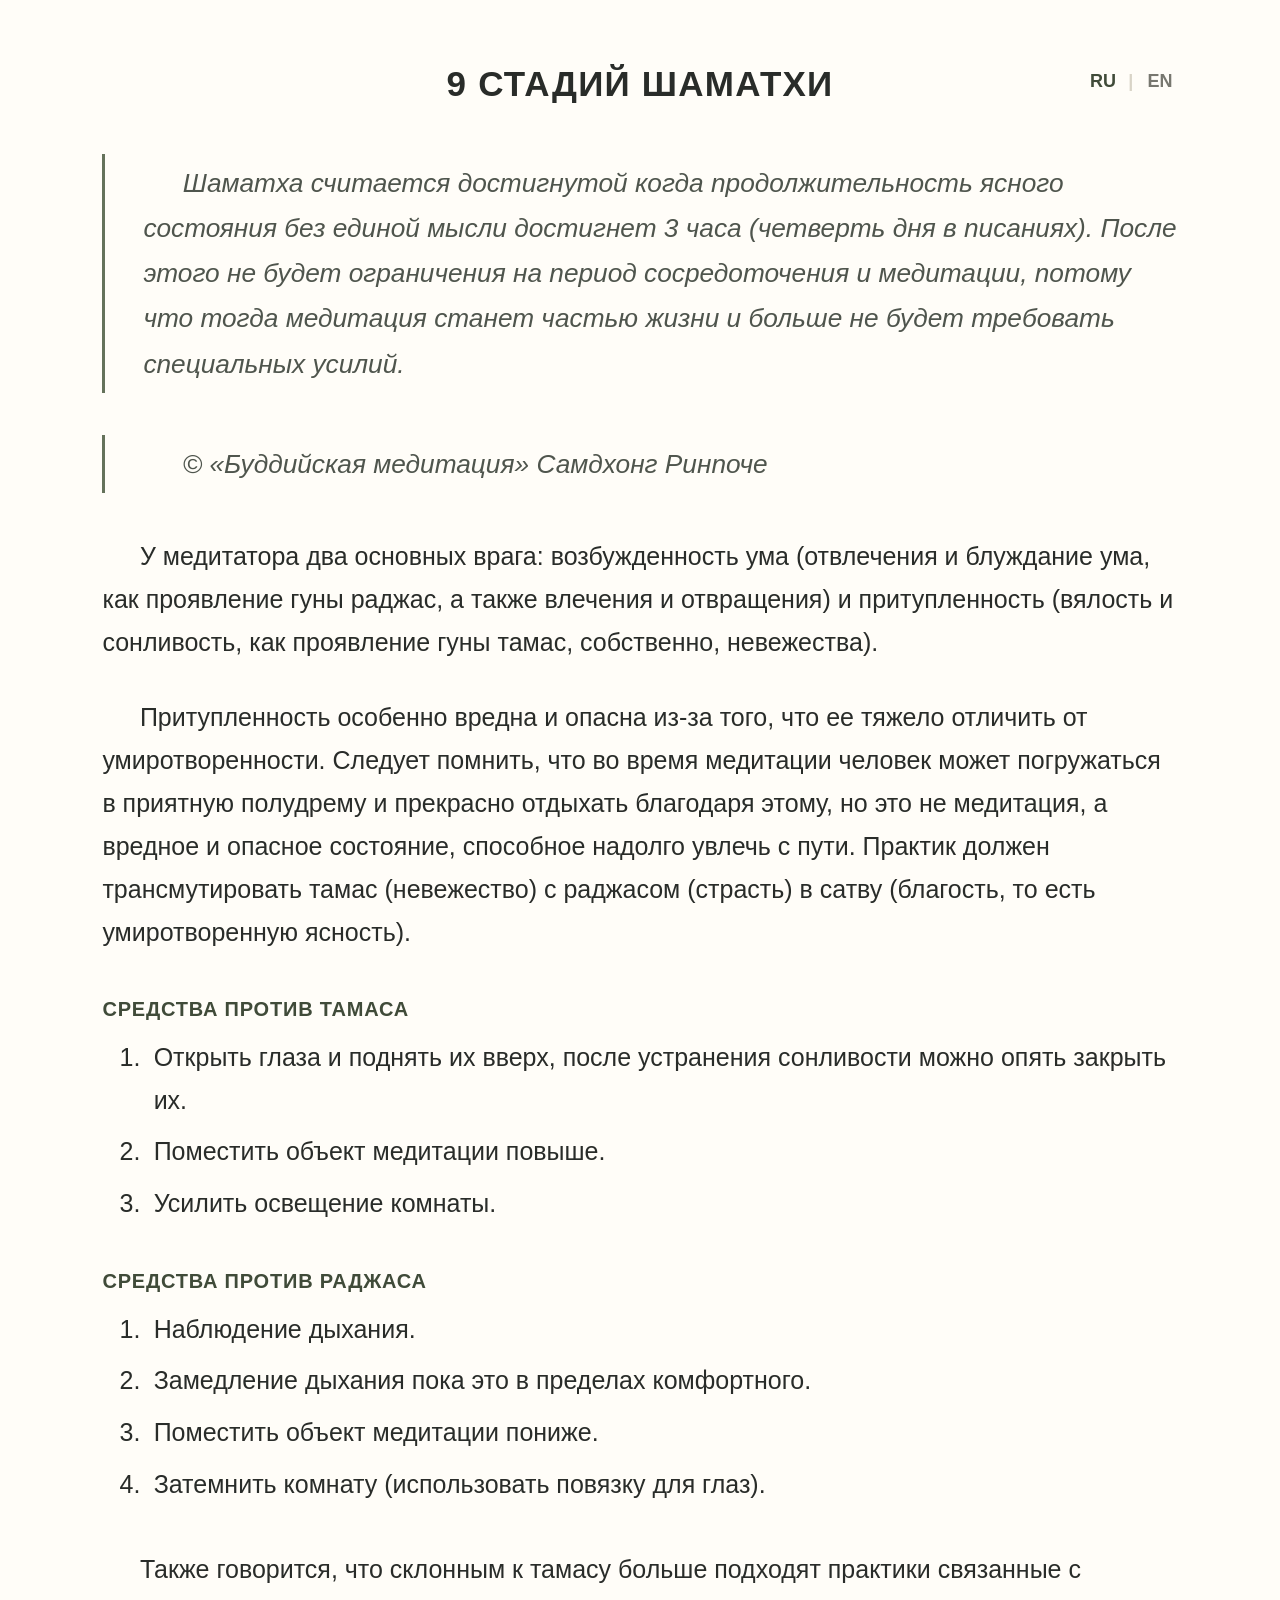
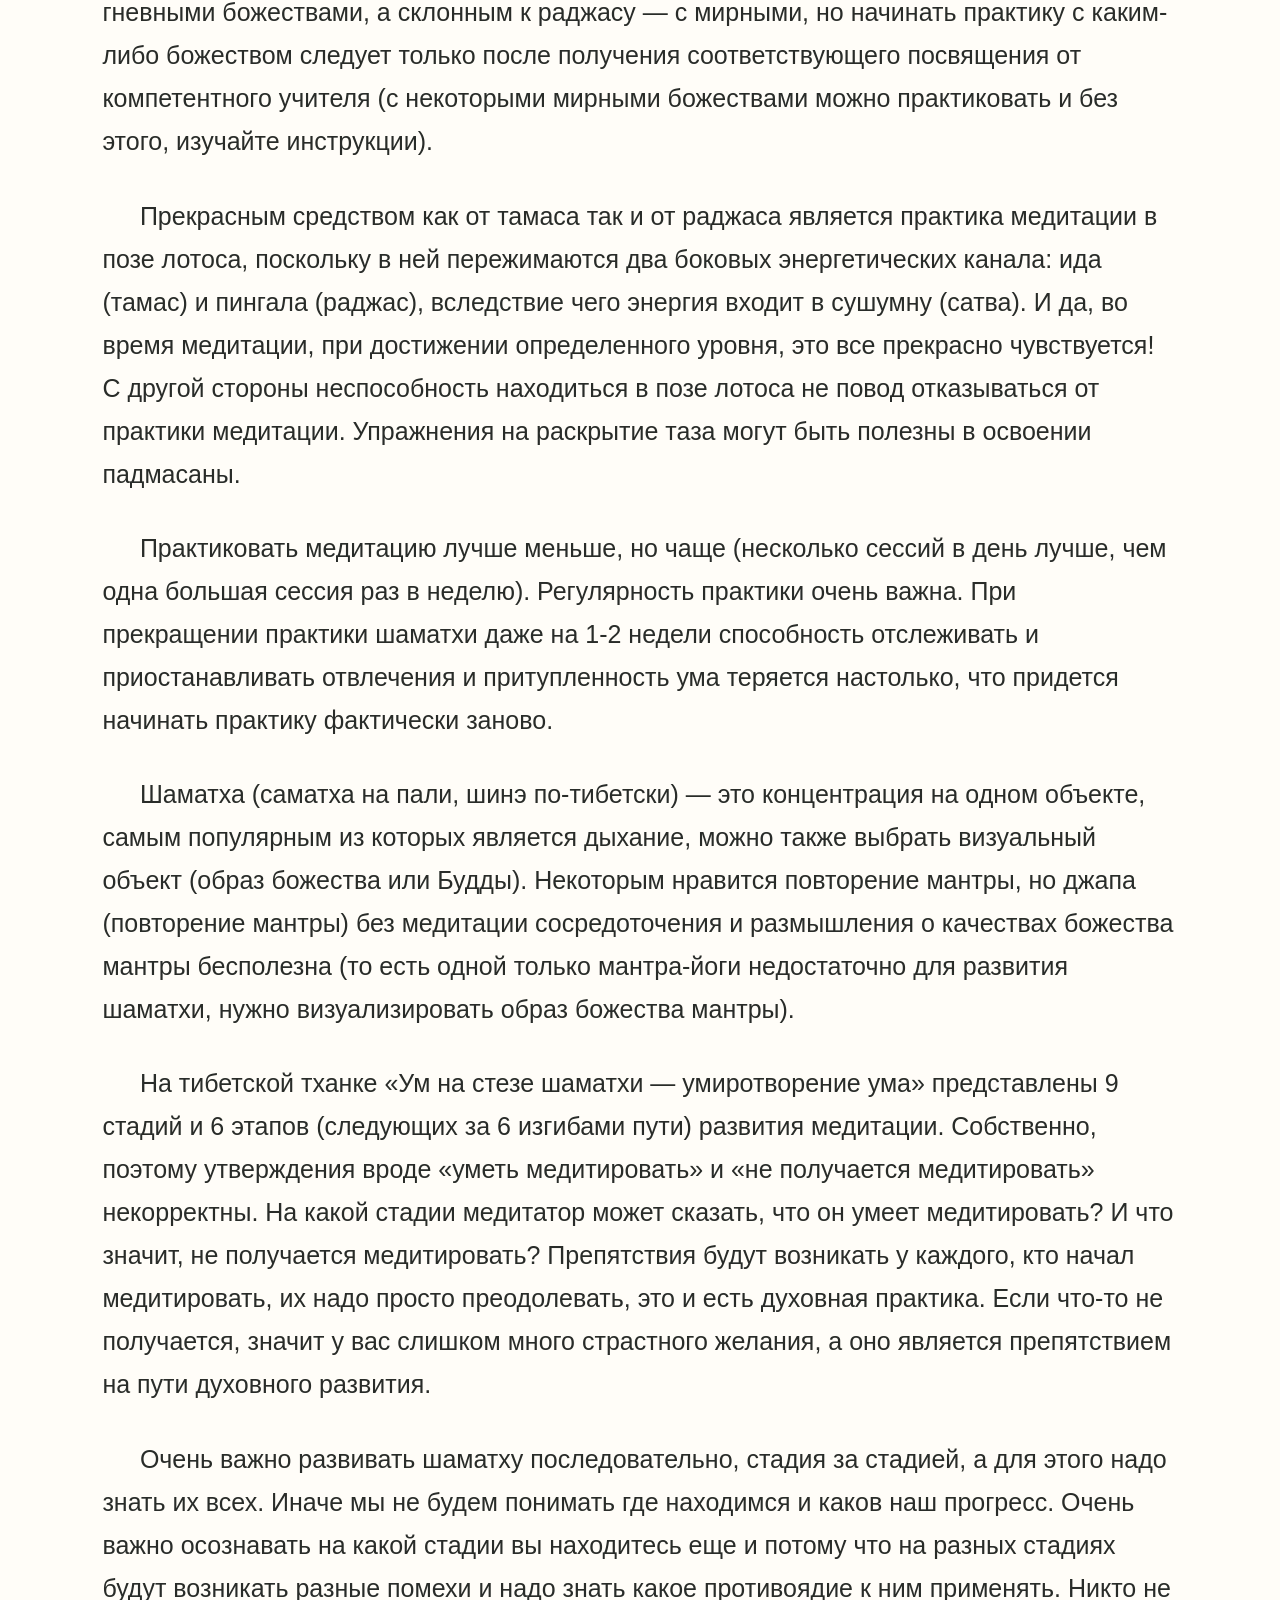
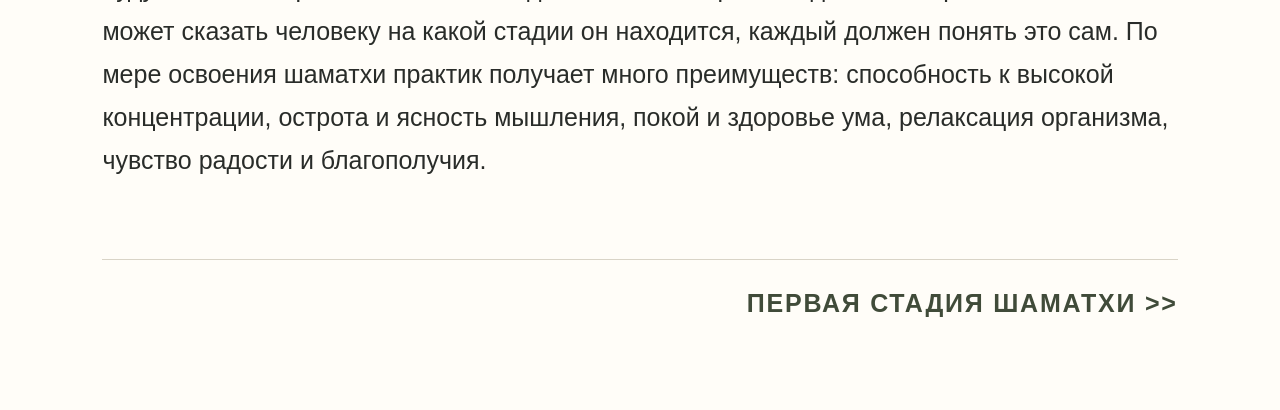
==== index.html @ 6f942bec "Initial commit" ====
<!doctype html>
<html lang="ru">
<head>
  <meta charset="utf-8">
  <meta name="viewport" content="width=device-width, initial-scale=1">
  <meta name="description" content="9 стадий Шаматхи — практическое руководство">
  <title>9 стадий Шаматхи</title>
  <link rel="stylesheet" href="css/styles.css">
</head>
<body data-page="0">
  <main class="site-shell">
    <div class="page-content">
      <header class="page-header">
        <span class="header-spacer" aria-hidden="true"></span>
        <h1>
          <span data-lang-content="ru">9 стадий Шаматхи</span>
          <span data-lang-content="en" hidden>9 Stages of Shamatha</span>
        </h1>
        <div class="language-switcher" aria-label="Language selector">
          <button type="button" data-lang="ru" class="is-active" aria-pressed="true">RU</button>
          <span aria-hidden="true">|</span>
          <button type="button" data-lang="en" aria-pressed="false">EN</button>
        </div>
      </header>

      <article class="article" data-lang-content="ru">
          <blockquote><em>Шаматха считается достигнутой когда продолжительность ясного состояния без единой мысли достигнет 3 часа (четверть дня в писаниях). После этого не будет ограничения на период сосредоточения и медитации, потому что тогда медитация станет частью жизни и больше не будет требовать специальных усилий.</em></blockquote>
          <blockquote><em>© «Буддийская медитация» Самдхонг Ринпоче</em></blockquote>
          <p>У медитатора два основных врага: возбужденность ума (отвлечения и блуждание ума, как проявление гуны раджас, а также влечения и отвращения) и притупленность (вялость и сонливость, как проявление гуны тамас, собственно, невежества). </p>
          <p>Притупленность особенно вредна и опасна из-за того, что ее тяжело отличить от умиротворенности. Следует помнить, что во время медитации человек может погружаться в приятную полудрему и прекрасно отдыхать благодаря этому, но это не медитация, а вредное и опасное состояние, способное надолго увлечь с пути. Практик должен трансмутировать тамас (невежество) с раджасом (страсть) в сатву (благость, то есть умиротворенную ясность).</p>
          <h2><strong>Средства против тамаса</strong></h2>
          <ol><li>Открыть глаза и поднять их вверх, после устранения сонливости можно опять закрыть их.</li><li>Поместить объект медитации повыше.</li><li>Усилить освещение комнаты.</li></ol>
          <h2><strong>Средства против раджаса</strong></h2>
          <ol><li>Наблюдение дыхания.</li><li>Замедление дыхания пока это в пределах комфортного.</li><li>Поместить объект медитации пониже.</li><li>Затемнить комнату (использовать повязку для глаз).</li></ol>
          <p>Также говорится, что склонным к тамасу больше подходят практики связанные с гневными божествами, а склонным к раджасу — с мирными, но начинать практику с каким-либо божеством следует только после получения соответствующего посвящения от компетентного учителя (с некоторыми мирными божествами можно практиковать и без этого, изучайте инструкции).</p>
          <p>Прекрасным средством как от тамаса так и от раджаса является практика медитации в позе лотоса, поскольку в ней пережимаются два боковых энергетических канала: ида (тамас) и пингала (раджас), вследствие чего энергия входит в сушумну (сатва). И да, во время медитации, при достижении определенного уровня, это все прекрасно чувствуется! С другой стороны неспособность находиться в позе лотоса не повод отказываться от практики медитации. Упражнения на раскрытие таза могут быть полезны в освоении падмасаны.</p>
          <p>Практиковать медитацию лучше меньше, но чаще (несколько сессий в день лучше, чем одна большая сессия раз в неделю). Регулярность практики очень важна. При прекращении практики шаматхи даже на 1-2 недели способность отслеживать и приостанавливать отвлечения и притупленность ума теряется настолько, что придется начинать практику фактически заново.</p>
          <p>Шаматха (саматха на пали, шинэ по-тибетски) — это концентрация на одном объекте, самым популярным из которых является дыхание, можно также выбрать визуальный объект (образ божества или Будды). Некоторым нравится повторение мантры, но джапа (повторение мантры) без медитации сосредоточения и размышления о качествах божества мантры бесполезна (то есть одной только мантра-йоги недостаточно для развития шаматхи, нужно визуализировать образ божества мантры).</p>
          <p>На тибетской тханке «Ум на стезе шаматхи — умиротворение ума» представлены 9 стадий и 6 этапов (следующих за 6 изгибами пути) развития медитации. Собственно, поэтому утверждения вроде «уметь медитировать» и «не получается медитировать» некорректны. На какой стадии медитатор может сказать, что он умеет медитировать? И что значит, не получается медитировать? Препятствия будут возникать у каждого, кто начал медитировать, их надо просто преодолевать, это и есть духовная практика. Если что-то не получается, значит у вас слишком много страстного желания, а оно является препятствием на пути духовного развития.</p>
          <p>Очень важно развивать шаматху последовательно, стадия за стадией, а для этого надо знать их всех. Иначе мы не будем понимать где находимся и каков наш прогресс. Очень важно осознавать на какой стадии вы находитесь еще и потому что на разных стадиях будут возникать разные помехи и надо знать какое противоядие к ним применять. Никто не может сказать человеку на какой стадии он находится, каждый должен понять это сам. По мере освоения шаматхи практик получает много преимуществ: способность к высокой концентрации, острота и ясность мышления, покой и здоровье ума, релаксация организма, чувство радости и благополучия.</p>
      </article>
      <article class="article" data-lang-content="en" hidden>
          <blockquote><p><em>Shamatha is considered attained when the duration of a clear state without a single thought reaches 3 hours (a quarter of a day in the scriptures). After that, there will be no limit to the duration of concentration and meditation, because meditation will become part of life and will no longer require any special effort.</em></p>
          <p><em>© «Buddhist Meditation» Samdhong Rinpoche</em></p></blockquote>
          <p>A meditator has two main enemies: mental agitation (distractions and wandering of the mind as manifestations of the guna of rajas, as well as attractions and aversions) and dullness (lethargy and drowsiness as manifestations of the guna of tamas, that is, ignorance).</p>
          <p>Dullness is especially harmful and dangerous because it is difficult to distinguish from tranquillity. It should be remembered that during meditation a person may sink into a pleasant half-sleep and rest very well because of it, but this is not meditation. It is a harmful and dangerous state capable of leading one away from the path for a long time. The practitioner must transmute tamas (ignorance) and rajas (passion) into sattva (goodness, that is, peaceful clarity).</p>
          <h2><strong>Remedies for tamas</strong></h2>
          <ol><li>Open the eyes and raise them upward. Once the drowsiness has passed, they may be closed again.</li><li>Place the object of meditation higher.</li><li>Increase the lighting in the room.</li></ol>
          <h2><strong>Remedies for rajas</strong></h2>
          <ol><li>Observe the breath.</li><li>Slow the breathing while it remains comfortable.</li><li>Place the object of meditation lower.</li><li>Darken the room (use an eye mask).</li></ol>
          <p>It is also said that practices connected with wrathful deities are more suitable for those inclined towards tamas, while practices connected with peaceful deities are more suitable for those inclined towards rajas. However, one should begin practising with any deity only after receiving the appropriate initiation from a competent teacher (some peaceful deities may be practised without this, but the instructions should be studied).</p>
          <p>An excellent remedy for both tamas and rajas is the practice of meditation in the lotus posture, because it constricts the two lateral energy channels: ida (tamas) and pingala (rajas), causing the energy to enter sushumna (sattva). And yes, during meditation, after reaching a certain level, all of this can be felt very clearly! On the other hand, being unable to remain in the lotus posture is no reason to abandon meditation practice. Hip-opening exercises may be useful in mastering padmasana.</p>
          <p>It is better to practise meditation for shorter periods but more frequently (several sessions a day are better than one long session once a week). Regularity of practice is very important. If shamatha practice is interrupted for even 1-2 weeks, the ability to notice and stop distractions and mental dullness is lost to such an extent that the practice will effectively have to be started again from the beginning.</p>
          <p>Shamatha (samatha in Pali, shiné in Tibetan) — is concentration on a single object, the most popular of which is the breath. A visual object may also be chosen (an image of a deity or the Buddha). Some people enjoy repeating a mantra, but japa (mantra repetition) without meditative concentration and reflection on the qualities of the mantra deity is useless (that is, mantra yoga alone is not enough to develop shamatha; one must visualise the form of the mantra deity).</p>
          <p>The Tibetan thangka «The Mind on the Path of Shamatha — Calming the Mind» depicts 9 stages and 6 phases (following the 6 bends in the path) of the development of meditation. This is why statements such as «being able to meditate» and «meditation does not work» are incorrect. At what stage can a meditator say that they know how to meditate? And what does it mean to say that meditation does not work? Obstacles will arise for everyone who begins to meditate. They simply have to be overcome — this is spiritual practice. If something does not work, it means that you have too much passionate desire, and this is an obstacle on the path of spiritual development.</p>
          <p>It is very important to develop shamatha gradually, stage by stage, and for this one must know all of them. Otherwise, we will not understand where we are or what progress we have made. It is also very important to be aware of which stage you are at because different obstacles arise at different stages, and one must know which antidote to apply. No one can tell a person which stage they are at; everyone must understand this for themselves. As the practitioner masters shamatha, they gain many benefits: the ability to concentrate deeply, sharpness and clarity of thought, peace and mental health, physical relaxation, and a feeling of joy and well-being.</p>
      </article>


      <nav class="page-nav" data-lang-content="ru" aria-label="Навигация по стадиям">
            <a class="nav-next" rel="next" href="stage-01.html">ПЕРВАЯ СТАДИЯ ШАМАТХИ &gt;&gt;</a>
      </nav>
      <nav class="page-nav" data-lang-content="en" aria-label="Stage navigation" hidden>
            <a class="nav-next" rel="next" href="stage-01.html">FIRST STAGE OF SHAMATHA &gt;&gt;</a>
      </nav>
    </div>
  </main>
  <script src="js/jquery-3.7.1.min.js"></script>
  <script src="js/site.js"></script>
</body>
</html>
---- css/styles.css ----
:root {
  --paper: #f5f2e9;
  --surface: #fffdf8;
  --ink: #292c29;
  --muted: #77776f;
  --accent: #65725b;
  --accent-dark: #404b39;
  --line: #d9d4c7;
  --shadow: 0 18px 55px rgba(48, 48, 39, 0.11);
}

* { box-sizing: border-box; }

html { overflow-x: hidden; }

body {
  margin: 0;
  min-width: 0;
  color: var(--ink);
  background: var(--paper);
  font-family: Arial, Helvetica, sans-serif;
  font-size: clamp(25px, 1.35vw, 30px);
  line-height: 1.72;
}

[hidden] { display: none !important; }

.site-shell {
  width: 100%;
  max-width: 1600px;
  min-height: 100vh;
  margin: 0 auto;
  overflow: visible;
  background: var(--surface);
  box-shadow: var(--shadow);
}

.hero {
  position: relative;
  z-index: 0;
  width: 100%;
  max-width: 1600px;
  margin: 0;
  background: #000510;
}

.hero::before {
  position: absolute;
  z-index: -1;
  top: 0;
  bottom: 0;
  left: 50%;
  width: 100vw;
  content: "";
  transform: translateX(-50%);
  background: #000510;
}

.hero img {
  display: block;
  width: 100%;
  height: auto;
}

.page-content {
  width: 100%;
  max-width: 1600px;
  padding: clamp(32px, 5vw, 82px) clamp(22px, 8vw, 130px) clamp(45px, 7vw, 100px);
}

.page-header {
  display: grid;
  grid-template-columns: minmax(80px, 1fr) minmax(0, auto) minmax(80px, 1fr);
  align-items: start;
  gap: 24px;
  margin-bottom: clamp(30px, 4vw, 58px);
}

h1 {
  max-width: 1050px;
  margin: 0;
  font: 700 clamp(30px, 4.1vw, 35px)/1.12 Arial, Helvetica, sans-serif;
  letter-spacing: 0.035em;
  text-align: center;
  text-transform: uppercase;
}

.language-switcher {
  justify-self: end;
  white-space: nowrap;
  color: var(--line);
  font: 700 18px/1 Arial, Helvetica, sans-serif;
  letter-spacing: 0.12em;
}

.language-switcher button {
  padding: 8px 5px;
  border: 0;
  color: var(--muted);
  background: transparent;
  cursor: pointer;
  font: inherit;
}

.language-switcher button:hover,
.language-switcher button:focus-visible,
.language-switcher button.is-active { color: var(--accent-dark); }

.language-switcher button:focus-visible { outline: 2px solid var(--accent); outline-offset: 2px; }

.article { max-width: 1120px; margin: 0 auto; }
.article p { margin: 0 0 1.25em; 
  text-indent: 1.5em;
}

.article blockquote p:last-child {
  margin-bottom: 0;
}

.article h2 {
  margin: 2.1em 0 0.7em;
  color: var(--accent-dark);
  font: 700 clamp(20px, 2vw, 20px)/1.3 Arial, Helvetica, sans-serif;
  letter-spacing: 0.04em;
  text-align: left;
  text-transform: uppercase;
}
.article ol { margin: 0.4em 0 1.7em; padding-left: 1.8em; }
.article li { margin: 0.35em 0; padding-left: 0.25em; }
.article blockquote {
  margin: 0 0 1.6em;
  padding: 0.25em 0 0.25em clamp(18px, 3vw, 38px);
  border-left: 3px solid var(--accent);
  color: #4f554d;
  font-size: 1.05em;
  text-indent: 1.5em;
}
.article blockquote em { font-style: italic; }

.page-nav {
  display: flex;
  justify-content: space-between;
  align-items: center;
  gap: 28px;
  max-width: 1120px;
  margin: clamp(42px, 6vw, 85px) auto 0;
  padding-top: 26px;
  border-top: 1px solid var(--line);
  font: 700 clamp(25px, 1.15vw, 35px)/1.4 Arial, Helvetica, sans-serif;
  letter-spacing: 0.07em;
}

.page-nav a { color: var(--accent-dark); text-decoration: none; }
.page-nav a:hover, .page-nav a:focus-visible { color: var(--accent); text-decoration: underline; }
.nav-next { margin-left: auto; text-align: right; }

.resource-link {
  margin: clamp(32px, 4vw, 55px) auto 0;
  text-align: center;
  font: 700 clamp(25px, 1.15vw, 35px)/1.4 Arial, Helvetica, sans-serif;
  letter-spacing: 0.07em;
}

.resource-link a { color: var(--accent-dark); text-decoration: none; }
.resource-link a:hover, .resource-link a:focus-visible { color: var(--accent); text-decoration: underline; }

@media (max-width: 700px) {
  body { font-size: 22px; line-height: 1.62; }
  .page-content { padding: 28px 18px 48px; }
  .page-header { grid-template-columns: 1fr auto; gap: 14px; }
  .header-spacer { display: none; }
  .article {
    font-size: 22px;
  }
  h1 { grid-column: 1 / -1; grid-row: 2; font-size: clamp(27px, 9vw, 40px); }
  .language-switcher { grid-column: 2; grid-row: 1; }
  .hero img { max-height: none; }
  .page-nav { gap: 18px; font-size: 15px; letter-spacing: 0.035em; }
  .page-nav a { max-width: 48%; }
}

@media (prefers-reduced-motion: reduce) { *, *::before, *::after { scroll-behavior: auto !important; } }
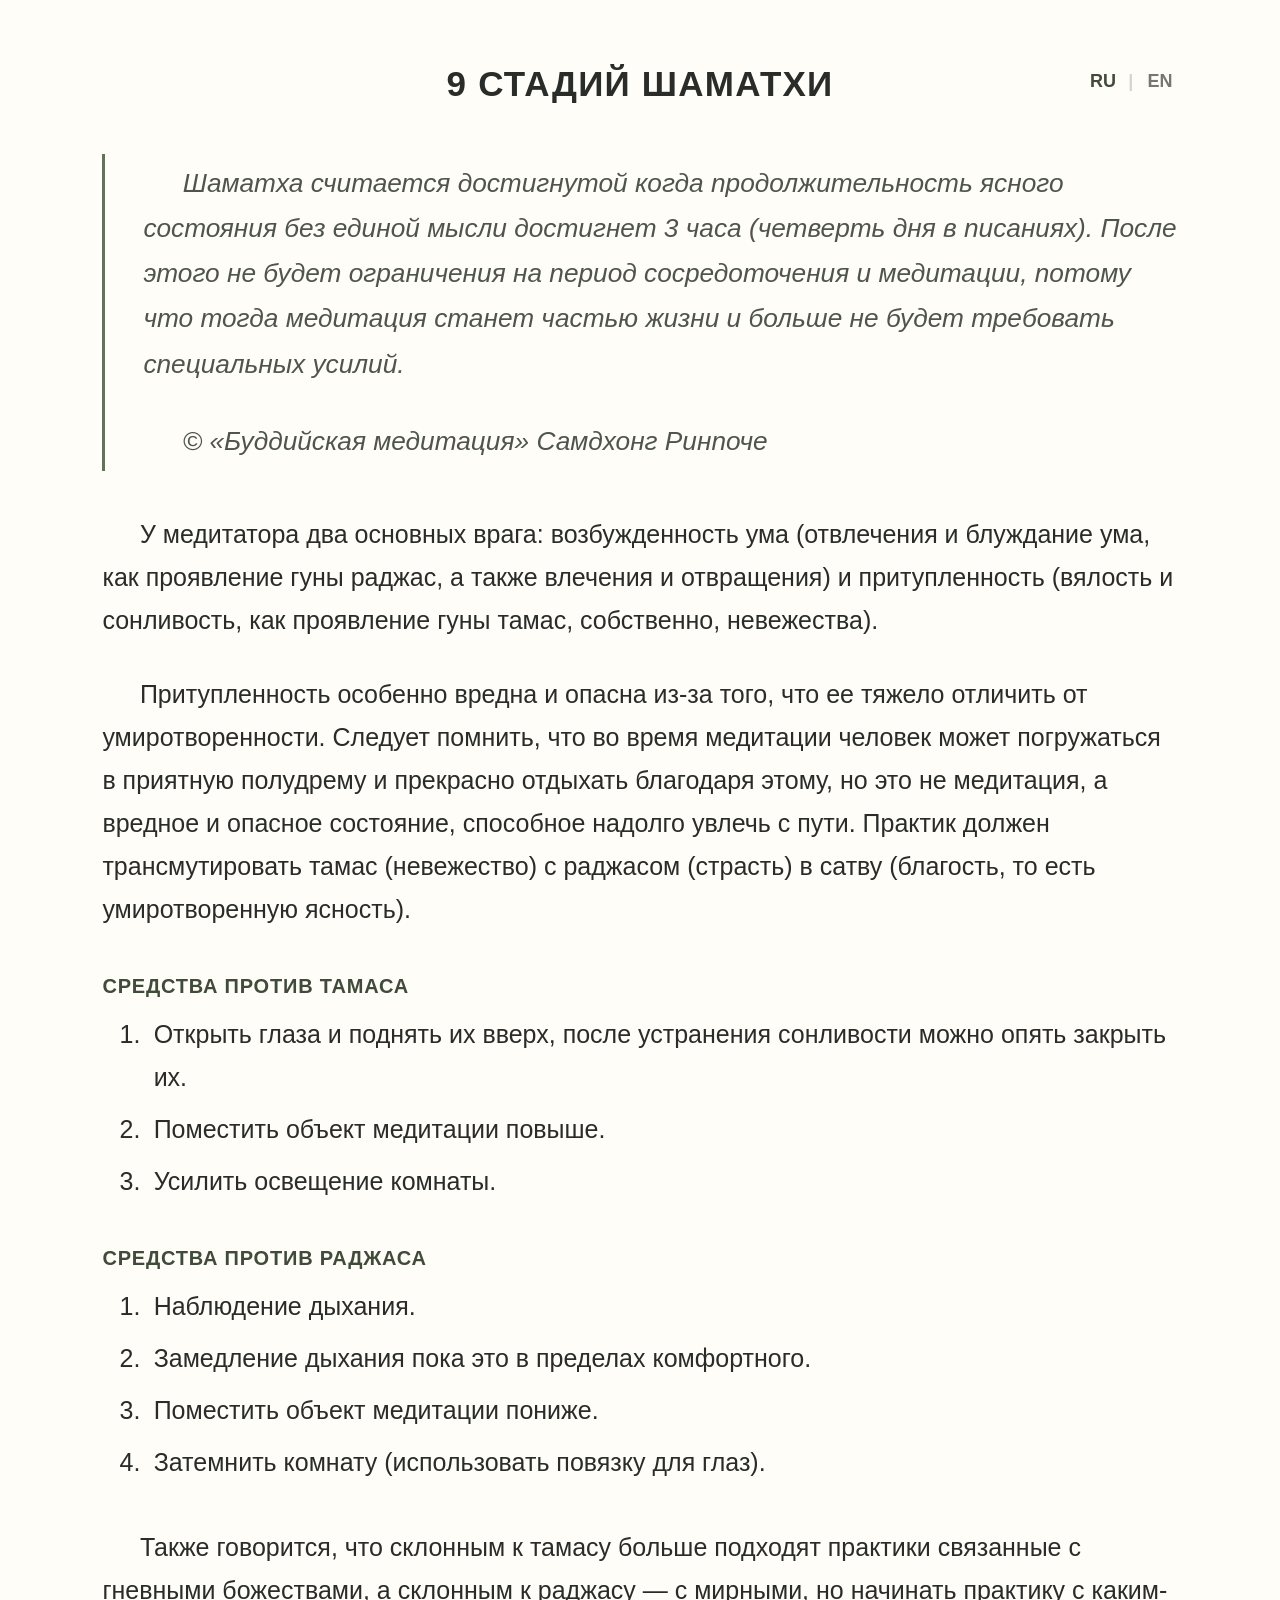
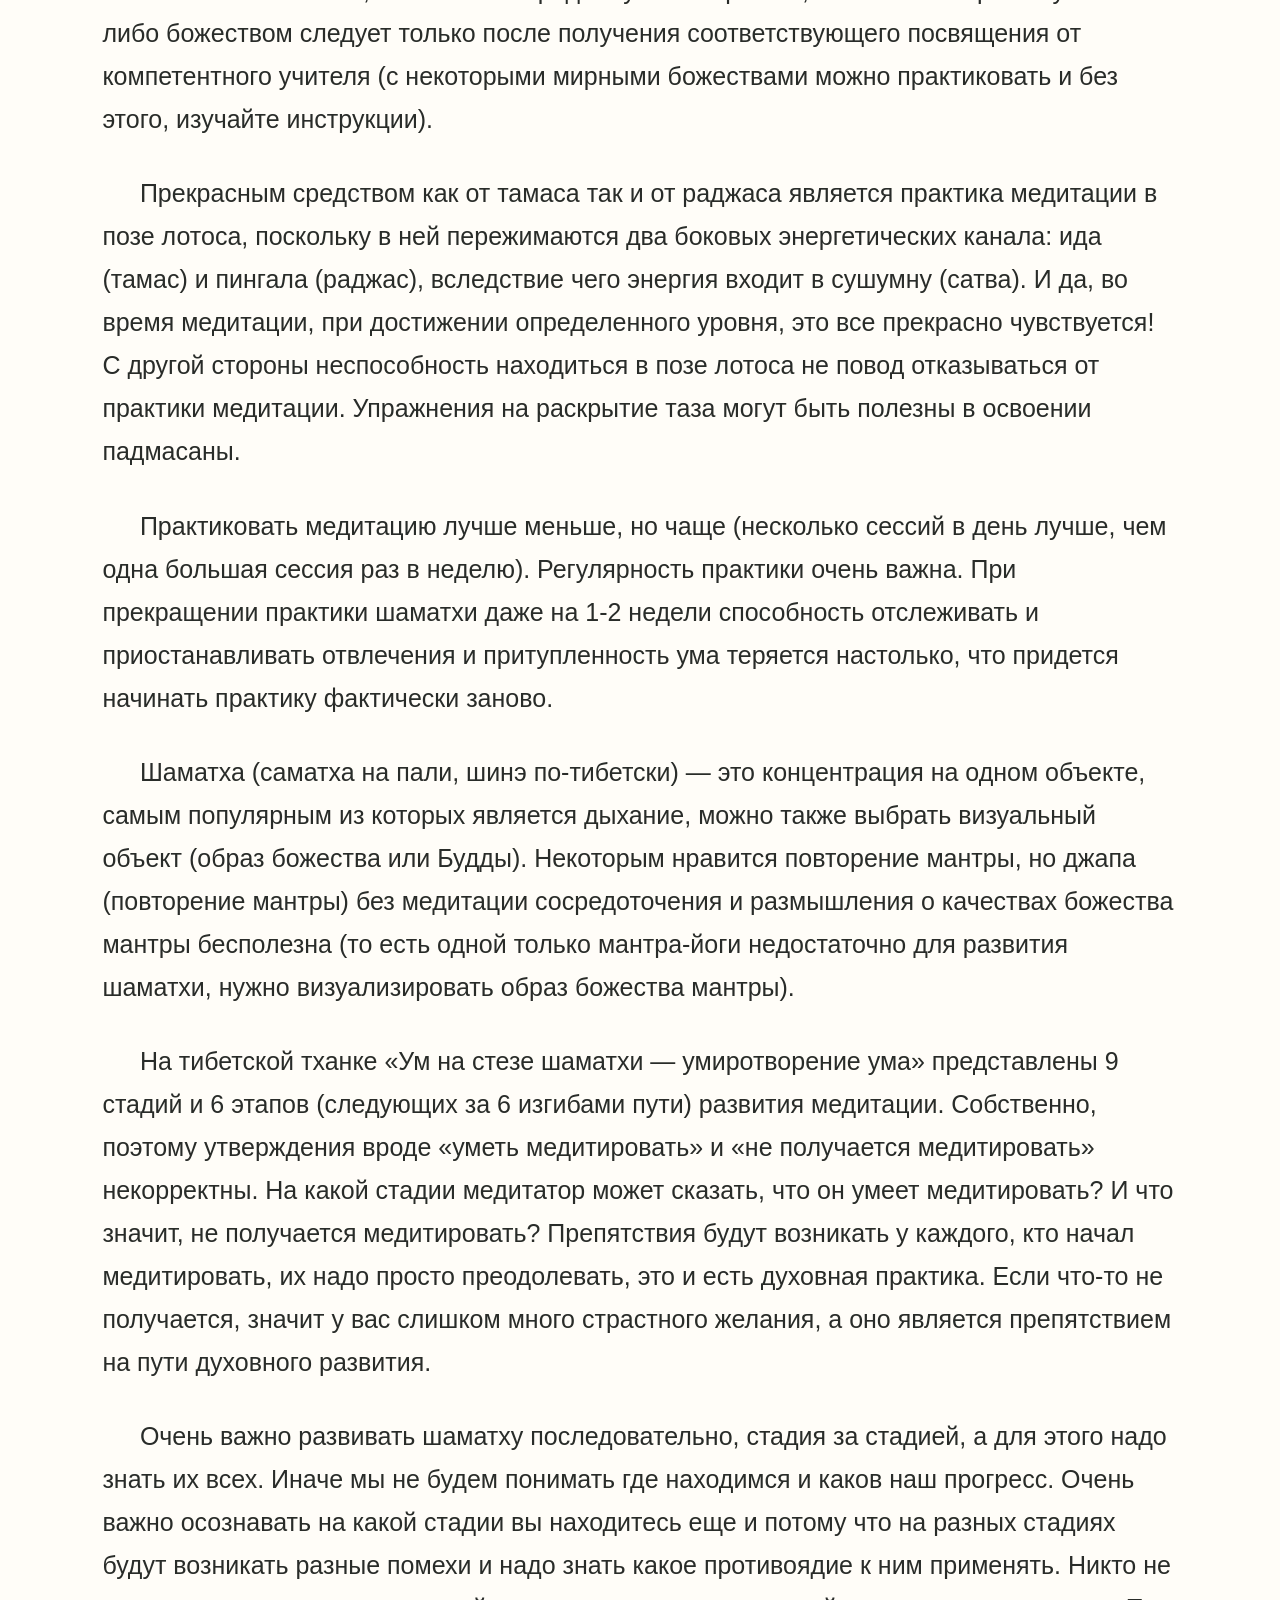
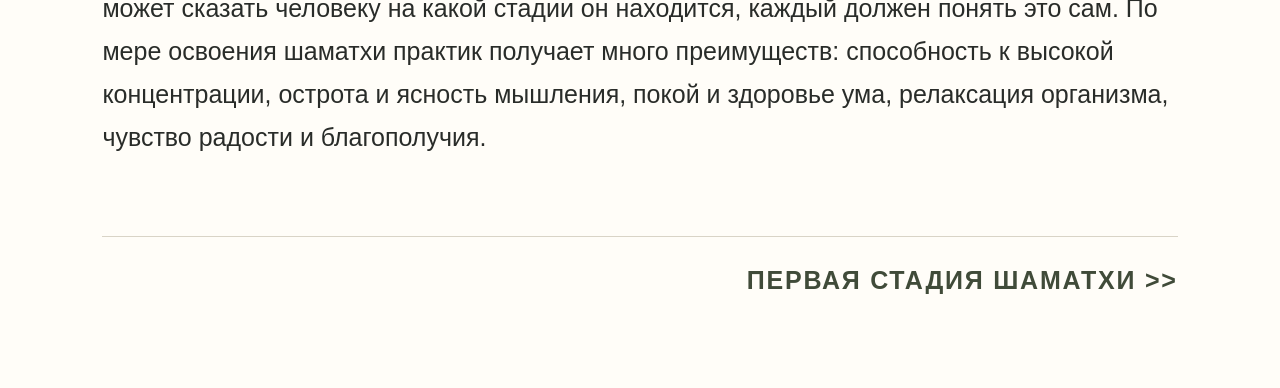
==== commit 1cb6e241: "fix bug" ====
--- a/index.html
+++ b/index.html
@@ -24,8 +24,8 @@
       </header>
 
       <article class="article" data-lang-content="ru">
-          <blockquote><em>Шаматха считается достигнутой когда продолжительность ясного состояния без единой мысли достигнет 3 часа (четверть дня в писаниях). После этого не будет ограничения на период сосредоточения и медитации, потому что тогда медитация станет частью жизни и больше не будет требовать специальных усилий.</em></blockquote>
-          <blockquote><em>© «Буддийская медитация» Самдхонг Ринпоче</em></blockquote>
+          <blockquote><p><em>Шаматха считается достигнутой когда продолжительность ясного состояния без единой мысли достигнет 3 часа (четверть дня в писаниях). После этого не будет ограничения на период сосредоточения и медитации, потому что тогда медитация станет частью жизни и больше не будет требовать специальных усилий.</em></p>
+          <p><em>© «Буддийская медитация» Самдхонг Ринпоче</em></p></blockquote>
           <p>У медитатора два основных врага: возбужденность ума (отвлечения и блуждание ума, как проявление гуны раджас, а также влечения и отвращения) и притупленность (вялость и сонливость, как проявление гуны тамас, собственно, невежества). </p>
           <p>Притупленность особенно вредна и опасна из-за того, что ее тяжело отличить от умиротворенности. Следует помнить, что во время медитации человек может погружаться в приятную полудрему и прекрасно отдыхать благодаря этому, но это не медитация, а вредное и опасное состояние, способное надолго увлечь с пути. Практик должен трансмутировать тамас (невежество) с раджасом (страсть) в сатву (благость, то есть умиротворенную ясность).</p>
           <h2><strong>Средства против тамаса</strong></h2>
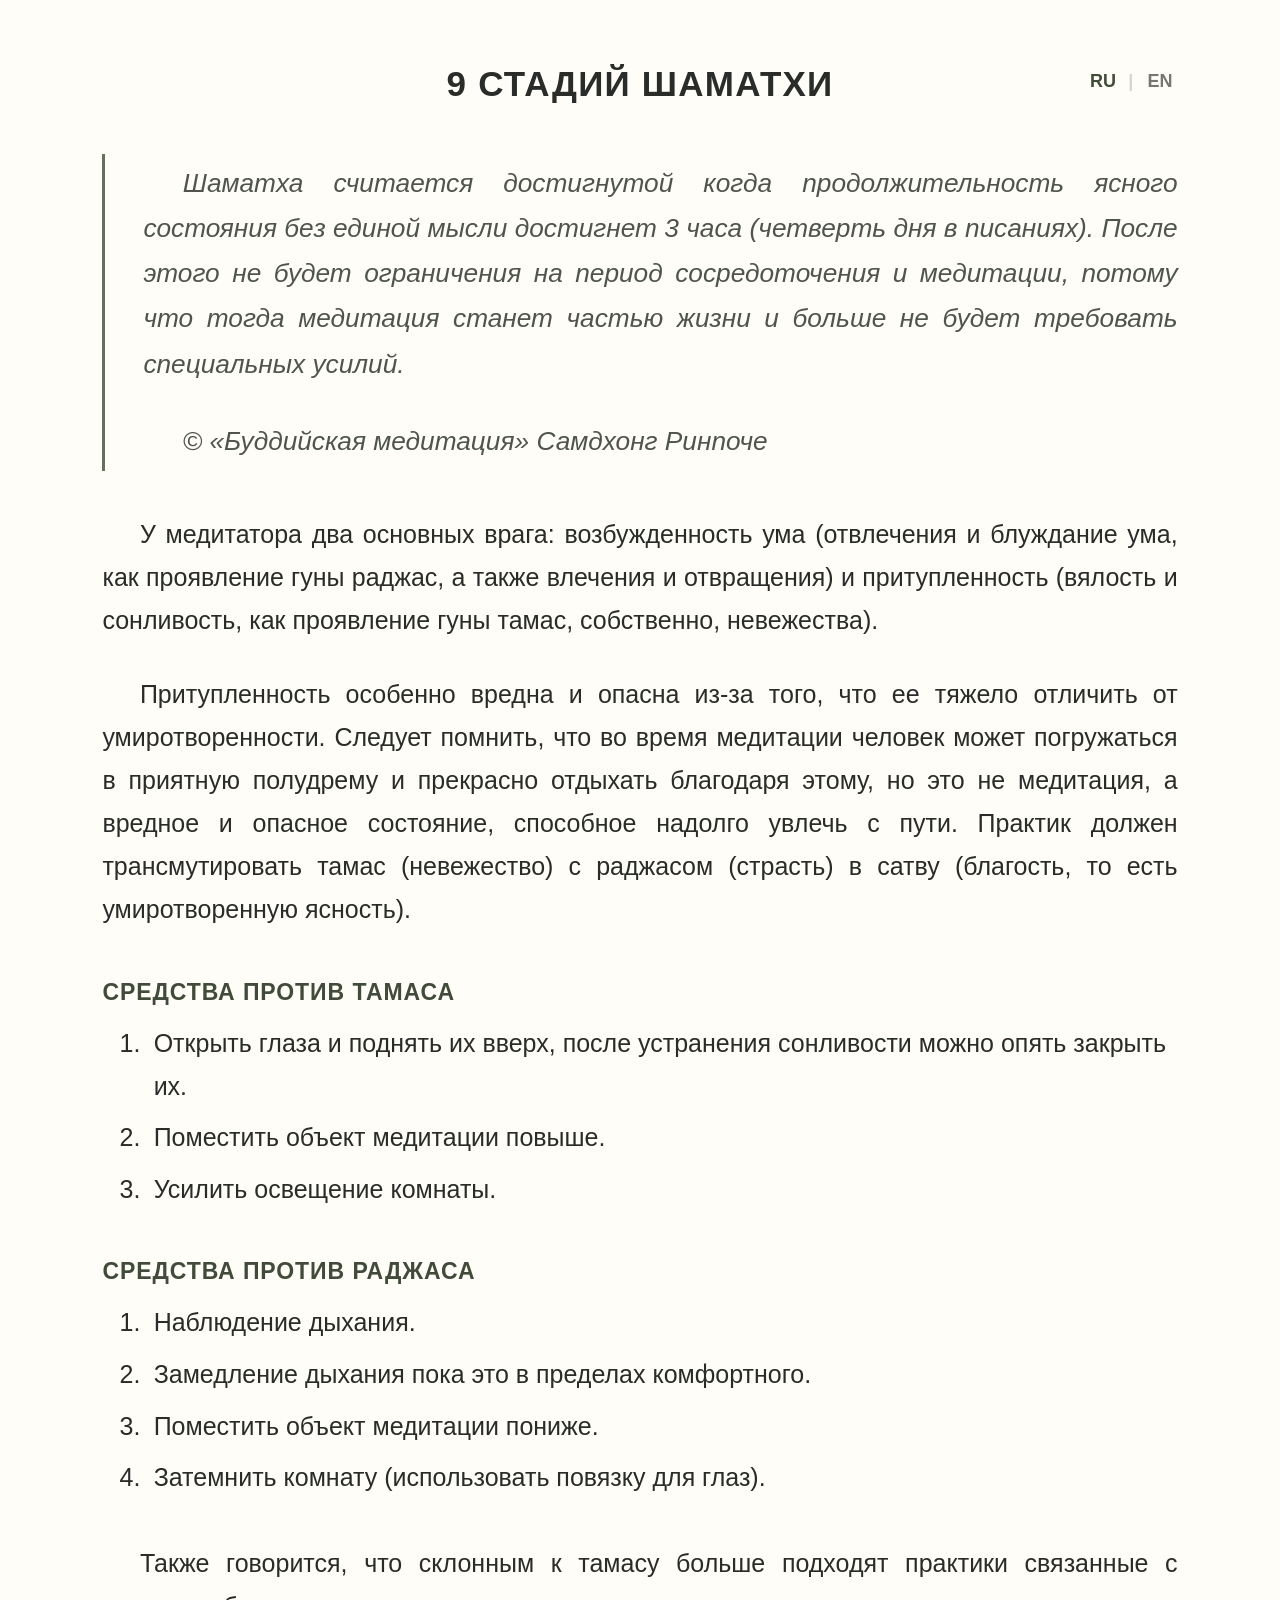
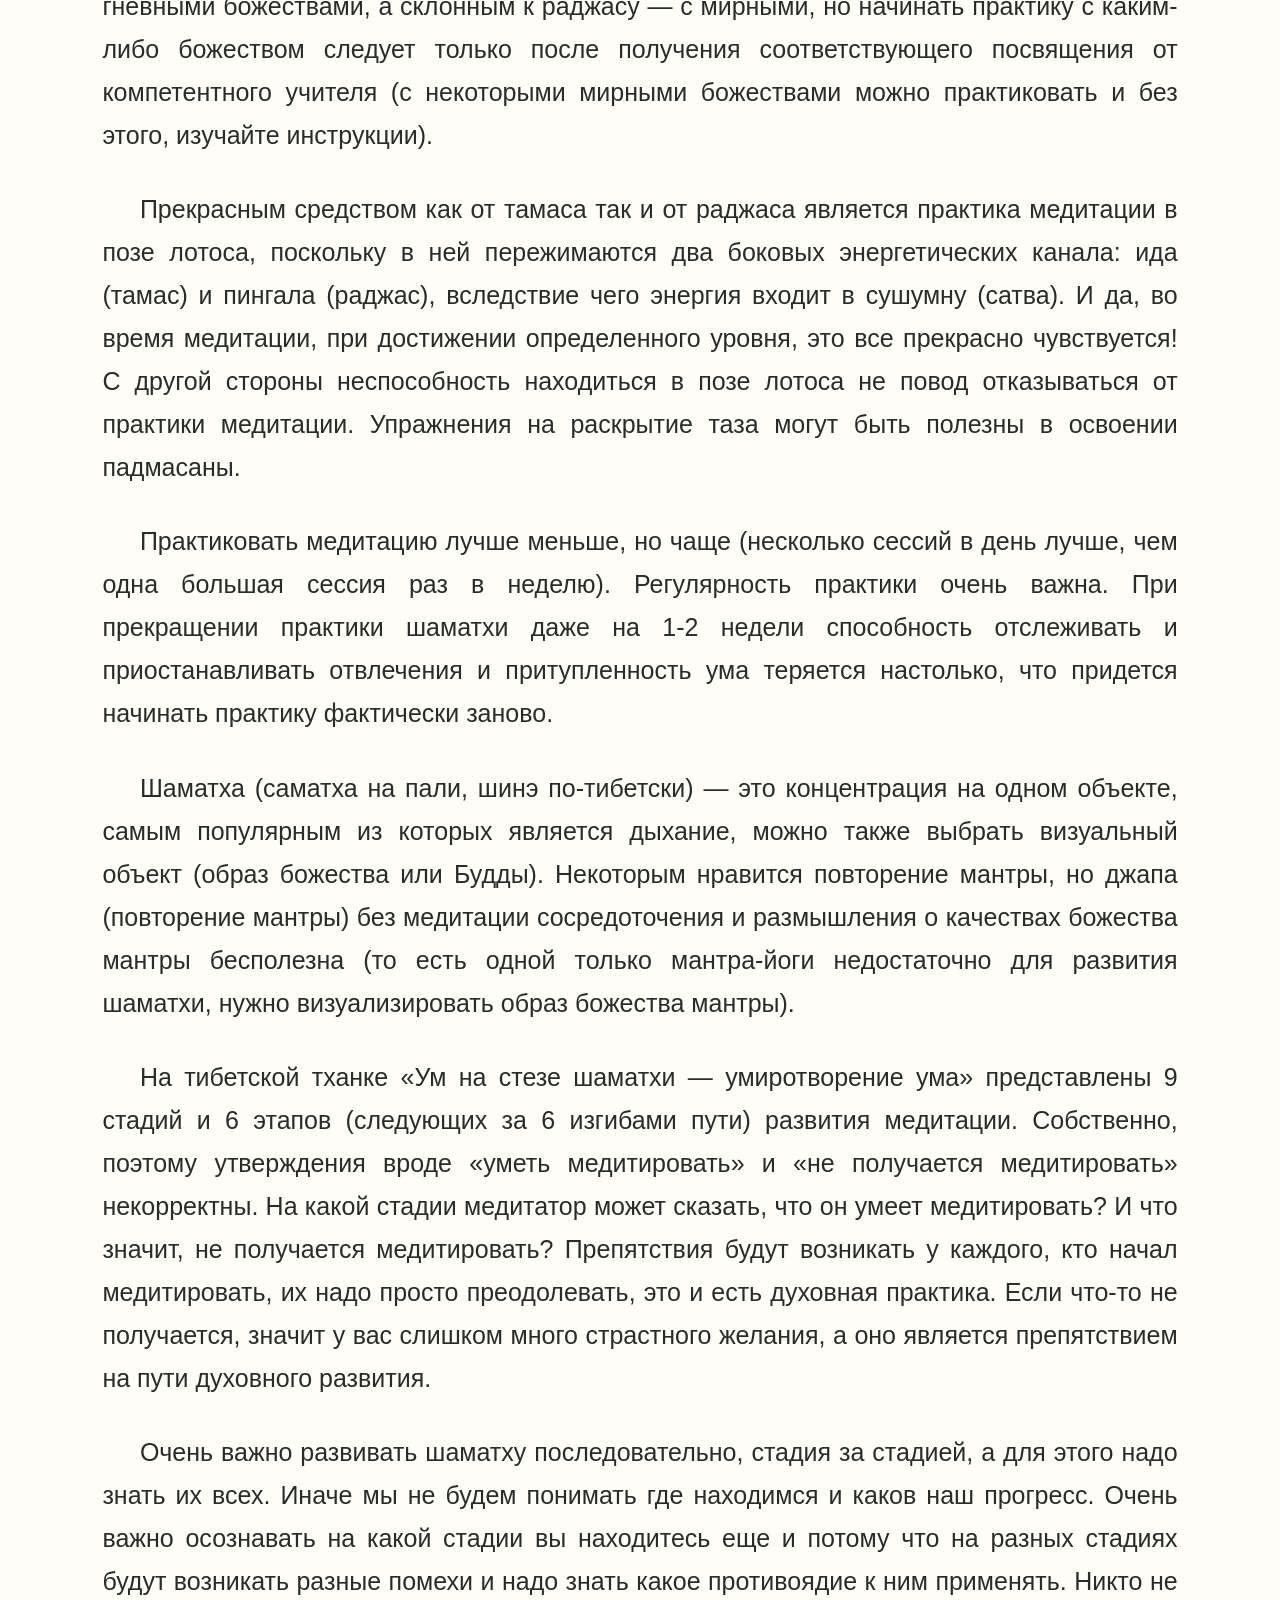
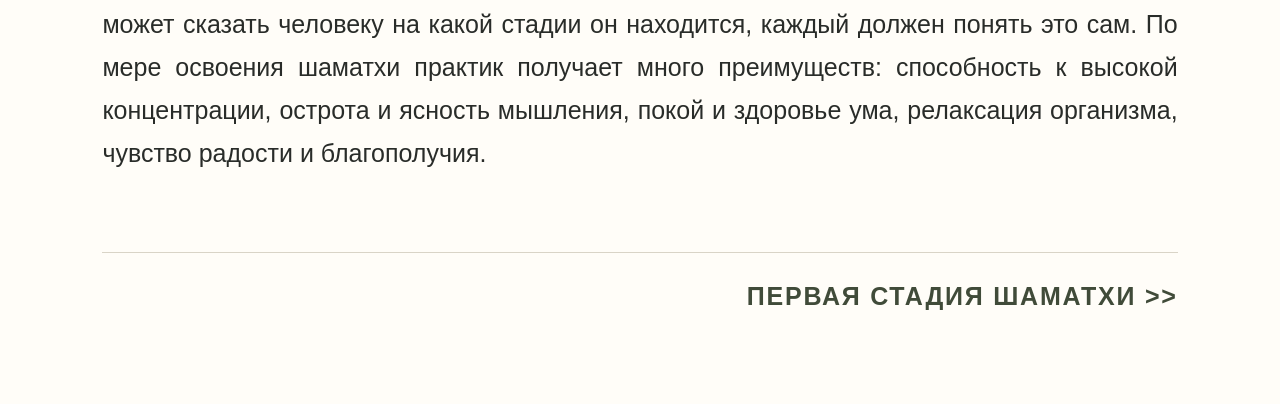
==== commit 2fc9f330: "Update index.html" ====
--- a/index.html
+++ b/index.html
@@ -6,6 +6,19 @@
   <meta name="description" content="9 стадий Шаматхи — практическое руководство">
   <title>9 стадий Шаматхи</title>
   <link rel="stylesheet" href="css/styles.css">
+  <!-- Yandex.Metrika counter -->
+  <script type="text/javascript">
+      (function(m,e,t,r,i,k,a){
+          m[i]=m[i]||function(){(m[i].a=m[i].a||[]).push(arguments)};
+          m[i].l=1*new Date();
+          for (var j = 0; j < document.scripts.length; j++) {if (document.scripts[j].src === r) { return; }}
+          k=e.createElement(t),a=e.getElementsByTagName(t)[0],k.async=1,k.src=r,a.parentNode.insertBefore(k,a)
+      })(window, document,'script','https://mc.yandex.ru/metrika/tag.js?id=110840072', 'ym');
+  
+      ym(110840072, 'init', {ssr:true, webvisor:true, clickmap:true, ecommerce:"dataLayer", referrer: document.referrer, url: location.href, accurateTrackBounce:true, trackLinks:true});
+  </script>
+  <noscript><div><img src="https://mc.yandex.ru/watch/110840072" style="position:absolute; left:-9999px;" alt="" /></div></noscript>
+  <!-- /Yandex.Metrika counter -->
 </head>
 <body data-page="0">
   <main class="site-shell">
--- a/css/styles.css
+++ b/css/styles.css
@@ -41,7 +41,7 @@
   width: 100%;
   max-width: 1600px;
   margin: 0;
-  background: #000510;
+  background: #d9d4c7;
 }
 
 .hero::before {
@@ -53,19 +53,35 @@
   width: 100vw;
   content: "";
   transform: translateX(-50%);
-  background: #000510;
+  background: #d9d4c7;
+}
+
+.hero::after {
+  position: absolute;
+  z-index: 2;
+  inset: 0;
+  content: "";
+  pointer-events: none;
+  box-shadow:
+    -22px 0 35px -20px rgba(48, 48, 39, 0.60),
+     22px 0 35px -20px rgba(48, 48, 39, 0.60);
 }
 
 .hero img {
+  position: relative;
+  z-index: 1;
   display: block;
   width: 100%;
   height: auto;
 }
 
 .page-content {
+  position: relative;
+  z-index: 2;
   width: 100%;
   max-width: 1600px;
   padding: clamp(32px, 5vw, 82px) clamp(22px, 8vw, 130px) clamp(45px, 7vw, 100px);
+  background: var(--surface);
 }
 
 .page-header {
@@ -111,6 +127,8 @@
 .article { max-width: 1120px; margin: 0 auto; }
 .article p { margin: 0 0 1.25em; 
   text-indent: 1.5em;
+  text-align: justify;
+  hyphens: auto;
 }
 
 .article blockquote p:last-child {
@@ -120,7 +138,7 @@
 .article h2 {
   margin: 2.1em 0 0.7em;
   color: var(--accent-dark);
-  font: 700 clamp(20px, 2vw, 20px)/1.3 Arial, Helvetica, sans-serif;
+  font: 500 clamp(23px, 2vw, 20px)/1.12 Arial, Helvetica, sans-serif;
   letter-spacing: 0.04em;
   text-align: left;
   text-transform: uppercase;
@@ -157,7 +175,7 @@
 .resource-link {
   margin: clamp(32px, 4vw, 55px) auto 0;
   text-align: center;
-  font: 700 clamp(25px, 1.15vw, 35px)/1.4 Arial, Helvetica, sans-serif;
+  font: 700 clamp(30px, 1.15vw, 35px)/1.4 Arial, Helvetica, sans-serif;
   letter-spacing: 0.07em;
 }
 
@@ -172,11 +190,21 @@
   .article {
     font-size: 22px;
   }
-  h1 { grid-column: 1 / -1; grid-row: 2; font-size: clamp(27px, 9vw, 40px); }
+  h1 { grid-column: 1 / -1; grid-row: 2; font-size: clamp(22px, 9vw, 25px); }
   .language-switcher { grid-column: 2; grid-row: 1; }
   .hero img { max-height: none; }
-  .page-nav { gap: 18px; font-size: 15px; letter-spacing: 0.035em; }
-  .page-nav a { max-width: 48%; }
-}
+  .page-nav {
+    font-size: 15px;
+  }
+
+  .page-nav {
+    gap: 18px;
+    letter-spacing: 0.035em;
+  }
+  .resource-link {
+    font-size: 20px;
+  }
+}
+
 
 @media (prefers-reduced-motion: reduce) { *, *::before, *::after { scroll-behavior: auto !important; } }
